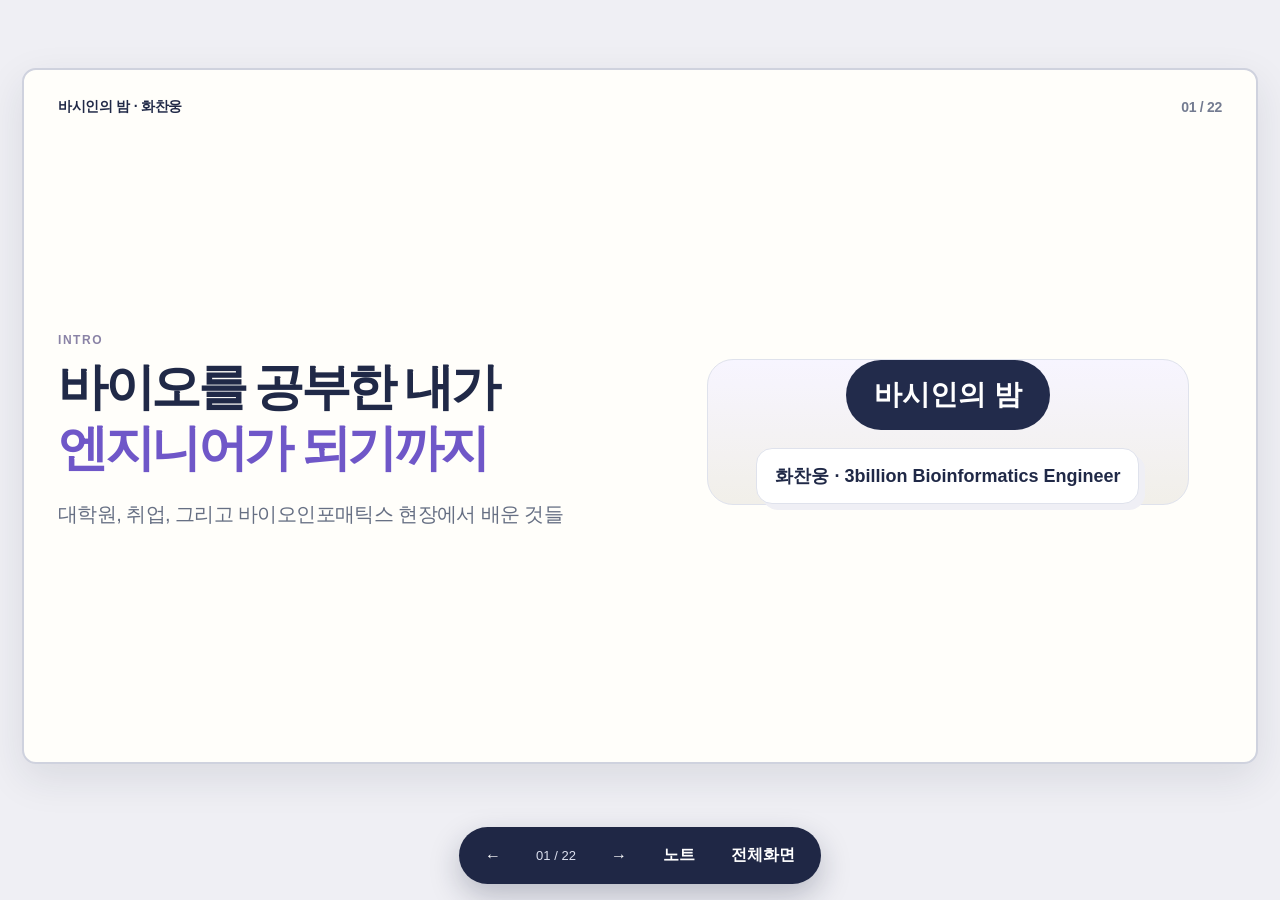
==== talk-preview/index.html @ ef8a5dae "Publish latest verified 22-slide alumni talk in Pages root and docs" ====
<!doctype html>
<html lang="ko">
<head>
<meta charset="utf-8">
<meta name="viewport" content="width=device-width,initial-scale=1">
<title>바이오를 공부한 내가 엔지니어가 되기까지</title>
<meta name="description" content="바시인의 밤 진로 강연 웹 프레젠테이션 수정본">
<style>
:root{--bg:#efeff4;--paper:#fffefa;--ink:#202947;--muted:#666f83;--line:#dfe2ec;--accent:#7a63cf;--soft:#f5f3fd;--yellow:#fff0be}
*{box-sizing:border-box}
html,body{margin:0;padding:0;background:var(--bg);width:100%;height:100%;overflow:hidden;font-family:-apple-system,BlinkMacSystemFont,"Pretendard","Noto Sans KR","Apple SD Gothic Neo",sans-serif;color:var(--ink)}
button{font:inherit}
.deck{min-height:100dvh;display:grid;place-items:center;padding:18px 22px 86px}
.screen{position:relative;width:min(100%,calc((100dvh - 108px) * 1.777));max-height:calc(100dvh - 108px);aspect-ratio:16/9;background:var(--paper);border:2px solid #cfd2de;border-radius:14px;overflow:hidden;box-shadow:0 14px 40px rgba(25,35,61,.10)}
.screen:before{content:"";position:absolute;inset:0;background:radial-gradient(#dfdbd4 .55px,transparent .55px);background-size:24px 24px;opacity:.18;pointer-events:none}
.slide{position:absolute;inset:0;padding:28px 34px 32px;display:none;grid-template-rows:auto 1fr;gap:18px}
.slide.active{display:grid}
.head{display:flex;justify-content:space-between;align-items:center;font-size:14px;font-weight:800;letter-spacing:-.02em}
.count{font-variant-numeric:tabular-nums;color:#737b90}
.content{display:grid;grid-template-columns:1.08fr 1fr;gap:24px;align-items:center;min-height:0}
.slide.outline .content,.slide.research .content,.slide.cards3 .content,.slide.flow .content,.slide.steps .content{grid-template-columns:1fr}
.copy{min-width:0}
.kicker{margin:0 0 10px;font-size:12px;font-weight:800;letter-spacing:.13em;color:#8a83a6}
h1{margin:0;font-size:50px;line-height:1.22;letter-spacing:-.07em;font-weight:900;word-break:keep-all}
em{font-style:normal;color:#6f57c8}
.desc{margin:18px 0 0;color:var(--muted);font-size:20px;line-height:1.7;letter-spacing:-.03em;word-break:keep-all}
.visual{min-width:0;min-height:0;display:flex;align-items:center;justify-content:center;position:relative}
.hero-visual{width:88%;height:88%;border-radius:26px;background:linear-gradient(180deg,#f7f5ff,#f1efe9);border:1px solid var(--line);display:flex;flex-direction:column;align-items:center;justify-content:center;gap:18px}
.big-badge{padding:16px 28px;border-radius:999px;background:#222b4b;color:#fff;font-size:28px;font-weight:900}
.mini-card{padding:15px 18px;border-radius:16px;background:#fff;border:1px solid var(--line);font-size:18px;font-weight:700;box-shadow:6px 6px 0 #efeff5}
.list-stack{display:grid;gap:14px;width:92%;margin:auto}.list-stack div{padding:16px 20px;border-radius:16px;background:var(--soft);border:1px solid #e2dff1;font-size:24px;font-weight:800;letter-spacing:-.04em}.list-stack b{display:inline-grid;place-items:center;width:32px;height:32px;background:#222b4b;color:#fff;border-radius:50%;font-size:13px;margin-right:12px}
.grid4v{display:grid;grid-template-columns:1fr 1fr;gap:14px;width:100%}.grid4v div{min-height:126px;border-radius:22px;background:var(--soft);border:1px solid #e0ddf0;display:flex;flex-direction:column;align-items:center;justify-content:center;gap:10px;font-size:38px;text-align:center;padding:8px}.grid4v span{font-size:18px;font-weight:800;color:#2a3253}
.process-col{display:flex;flex-direction:column;gap:10px;width:76%;align-items:center}.process-col>div{width:100%;text-align:center;padding:14px 18px;border-radius:18px;background:var(--soft);border:1px solid #dfdbea;font-size:20px;font-weight:800}.process-col .arrow{background:transparent;border:0;padding:0;font-size:26px;color:#8c87a3}.process-col .gold{background:var(--yellow);border-color:#ebd99a}
.check-card{display:grid;gap:12px;width:88%}.check-card div{padding:15px 18px;border-radius:15px;border:1px solid var(--line);background:#fafbff;font-size:21px;font-weight:760}
.terminal{width:94%;background:#1f253a;color:#edf0fd;border-radius:18px;padding:22px 26px;font:18px/1.75 ui-monospace,Menlo,monospace;box-shadow:8px 8px 0 #eaeaf1}.dots{color:#f7c77f;letter-spacing:8px;margin-bottom:14px}.green{color:#86dcb7}.err{color:#efafba;margin:10px 0}.dim{color:#99a2b7}
.meter{width:100%;padding:24px;border-radius:22px;background:#faf9ff;border:1px solid #e0dced}.meter-title{font-size:22px;font-weight:900;margin-bottom:18px}.meter-bar{display:flex;height:84px;border-radius:16px;overflow:hidden}.meter-bar span{display:flex;align-items:center;justify-content:center;font-size:16px;font-weight:900;color:#273150;text-align:center;padding:0 8px}.quote{margin-top:14px;padding:12px 16px;border-radius:14px;background:var(--yellow);font-size:18px;font-weight:800}
.paper-card{width:62%;padding:28px;border-radius:20px;background:#fafbff;border:1px solid var(--line);box-shadow:8px 8px 0 #eff0f5;display:flex;flex-direction:column;gap:12px}.paper-card small{font-weight:900;color:#6c7594}.paper-card strong{font-size:30px;line-height:1.28;letter-spacing:-.04em}.paper-card span{font-size:18px;color:var(--muted);line-height:1.6}.tag-column{width:32%;display:grid;gap:12px}.tag-column div{padding:18px;border-radius:16px;background:#fff7eb;border:1px solid #ecd9bc;font-size:20px;font-weight:800;text-align:center}
.gain-grid{display:grid;grid-template-columns:1fr 1fr 1fr;gap:16px;width:100%}.gain-grid div{padding:22px;border-radius:18px;background:var(--soft);border:1px solid #e1ddee;display:flex;flex-direction:column;align-items:center;justify-content:center;gap:12px;font-size:40px}.gain-grid span{font-size:19px;font-weight:900;color:#25304f;text-align:center}
.career-track{display:grid;grid-template-columns:1fr 1fr 1fr;gap:14px;width:100%}.career-track div{min-height:180px;padding:18px;border-radius:18px;background:var(--soft);border:1px solid #e0dcef;display:flex;flex-direction:column;justify-content:center;align-items:center;gap:12px;text-align:center}.timeline b{display:grid;place-items:center;width:42px;height:42px;background:#222b4b;color:#fff;border-radius:50%;font-size:15px}.timeline span{font-size:20px;font-weight:900;line-height:1.4}
.company-card{width:76%;padding:30px;border-radius:24px;background:#f7f6fc;border:1px solid var(--line);text-align:center;box-shadow:8px 8px 0 #efeff5}.logo-text{font-size:64px;font-weight:900;letter-spacing:-.06em}.small-muted{margin-top:10px;font-size:18px;color:var(--muted)}
.prep-wrap{width:100%;display:grid;grid-template-columns:.8fr 1fr 1fr;gap:14px}.clock,.prep-card{min-height:160px;border-radius:18px;padding:20px;display:flex;flex-direction:column;justify-content:center;align-items:center;text-align:center}.clock{background:var(--yellow);border:1px solid #ecd79c;font-size:54px;font-weight:900;color:#8b6823}.prep-card{background:#f5f4fc;border:1px solid #dfdced;font-size:24px;font-weight:850}.prep-card small{margin-top:8px;color:var(--muted);font-size:16px}
.code-box{padding:26px 34px;border-radius:16px;background:#232d49;color:#fff;font:34px ui-monospace,Menlo,monospace;box-shadow:7px 8px 0 #ececf4}.code-box span{color:#ffcf74}.caption-chip{position:absolute;bottom:12%;padding:11px 16px;border-radius:999px;background:#fff6d3;border:1px solid #ecd8a0;font-weight:850;color:#765c1f}
.image-wrap{width:84%;display:flex;justify-content:center}.image-wrap img{max-width:100%;height:auto;border-radius:12px}
.thought-card{width:86%;display:grid;gap:12px}.thought-card div{padding:16px 18px;border-radius:16px;background:#f7f7fd;border:1px solid var(--line);font-size:24px;font-weight:820}
.mail-card{width:78%;padding:22px;border-radius:20px;background:#fff;border:1px solid var(--line);box-shadow:10px 12px 0 #eff1f7;transform:rotate(-2deg)}
.mail-top{padding-bottom:12px;border-bottom:1px solid #ececf1;color:#7c8093;font-weight:800;font-size:15px}.mail-big{font-size:40px;line-height:1.35;font-weight:900;color:#226e5b;padding:18px 0 14px}.mail-small{font-size:13px;color:#9aa0ad}
.job-grid{display:grid;grid-template-columns:1fr 1fr 1fr;gap:18px;width:100%}.job-grid div{padding:24px 14px;border-radius:20px;background:#f5f4fc;border:1px solid #dfddea;display:flex;flex-direction:column;align-items:center;justify-content:center;gap:12px;font-size:42px;text-align:center}.job-grid b{font-size:22px;letter-spacing:-.04em;color:#222a4b}.job-grid span{font-size:16px;color:#767d8e}
.pill-wrap{width:100%;padding:18px;border-radius:22px;background:#faf9ff;border:1px solid #e0dceb;display:flex;flex-wrap:wrap;gap:10px;justify-content:center;align-items:center}.pill-wrap span{padding:10px 14px;border-radius:999px;background:#fff;border:1px solid #d8d9e6;font-size:18px;font-weight:800}.down{width:100%;text-align:center;font-size:32px;color:#8c84a6;font-weight:900}.class-box{padding:18px 26px;border-radius:16px;background:#eee9fb;font-size:28px;font-weight:900;letter-spacing:-.04em}
.again-wrap{display:flex;align-items:center;justify-content:center;gap:18px;width:100%}.again-box{width:210px;height:180px;border-radius:20px;background:#f4f4fb;border:1px solid #dcddea;display:flex;flex-direction:column;align-items:center;justify-content:center;gap:8px;font-size:36px;font-weight:900;text-align:center}.again-box small{font-size:18px;font-weight:700;color:#777f90}.again-box.active{background:#eef8ec;border-color:#c7e0ca}.loop{font-size:54px;color:#8a82a4;font-weight:900}
.flow-wrap{display:flex;align-items:stretch;justify-content:center;gap:10px;width:100%}.flow-wrap>div{flex:1;min-height:165px;border-radius:18px;background:#f6f5fc;border:1px solid #ddddea;padding:14px;display:flex;flex-direction:column;align-items:center;justify-content:center;gap:10px;text-align:center}.flow-wrap b{font-size:28px;letter-spacing:-.05em}.flow-wrap span{font-size:18px;font-weight:800;line-height:1.35;word-break:keep-all}.flow-wrap i{font-style:normal;font-size:32px;color:#8b84a4;display:flex;align-items:center}
.steps-wrap{display:grid;gap:12px;width:100%}.steps-wrap div{padding:17px 18px;border-radius:14px;background:#f7f7fc;border:1px solid #dfe1ec;font-size:23px;font-weight:820}.steps-wrap b{display:inline-grid;place-items:center;width:32px;height:32px;border-radius:50%;background:#232d49;color:#fff;font-size:12px;margin-right:12px}
.advice-list{display:grid;gap:13px;width:100%}.advice-list div{padding:18px 20px;border-radius:17px;background:#f5f1ff;border:1px solid #dfd8f0;font-size:24px;font-weight:820;line-height:1.45;word-break:keep-all}
.closing-card{width:78%;display:grid;gap:12px}.closing-card div{padding:14px 18px;border-radius:16px;background:#f5f4fc;border:1px solid #e0ddeb;font-size:24px;font-weight:820;text-align:center}.closing-card .strong{background:#fff2c9;border-color:#ecd99d}.footer-line{position:absolute;bottom:4%;left:0;right:0;text-align:center;font-size:23px;font-weight:900;color:#7c7597}
.controls{position:fixed;left:50%;transform:translateX(-50%);bottom:16px;display:flex;align-items:center;gap:8px;background:#1f2745;color:#fff;border-radius:999px;padding:8px 12px;box-shadow:0 12px 30px rgba(24,33,58,.25)}
.controls button{border:0;background:transparent;color:#fff;border-radius:999px;padding:10px 14px;font-weight:800;cursor:pointer}.controls button:hover{background:rgba(255,255,255,.12)}.counter{min-width:66px;text-align:center;font-size:13px;color:#dce0ef}
.notes{position:fixed;right:18px;bottom:84px;z-index:20;width:min(460px,calc(100vw - 36px));max-height:65vh;overflow:auto;background:#202844;color:#fff;padding:24px;border-radius:18px;box-shadow:0 18px 60px rgba(10,14,30,.4);display:none}.notes.open{display:block}.notes h3{margin:0 0 10px;font-size:17px}.notes p{margin:0;white-space:pre-line;font-size:15px;line-height:1.8;color:#eef0f8}.note-hint{margin-top:10px;color:#aeb4c7;font-size:12px}
@media (max-width:900px){.screen{width:100%;max-height:calc(100dvh - 104px);border-radius:8px}.slide{padding:18px 18px 20px}.head{font-size:11px}.content{gap:16px}.kicker{font-size:10px}h1{font-size:29px}.desc{font-size:13px}.list-stack div,.prep-card,.thought-card div,.advice-list div,.steps-wrap div{font-size:16px}.paper-card strong{font-size:18px}.paper-card span,.quote,.small-muted,.job-grid span,.again-box small,.mail-small{font-size:11px}.flow-wrap b{font-size:18px}.flow-wrap span{font-size:12px}.grid4v div,.job-grid div{font-size:26px;min-height:85px}.grid4v span,.job-grid b{font-size:13px}.job-grid{gap:10px}.mail-big{font-size:22px}.code-box{font-size:20px}.company-card{padding:18px}.logo-text{font-size:38px}.clock{font-size:34px}.meter-bar{height:48px}.caption-chip{font-size:11px}.footer-line{font-size:15px}.timeline div,.again-box,.prep-card,.clock{min-height:100px;height:auto}.notes p{font-size:13px}}

/* Hotfix: never render inactive slides, even if an internal class has a display rule. */
.screen > .slide:not(.active){display:none!important;visibility:hidden!important;pointer-events:none!important}
.screen > .slide.active{display:grid!important;visibility:visible!important}
.flow-wrap > div{min-width:0;overflow-wrap:normal;word-break:keep-all;line-break:strict}
.flow-wrap span{word-break:keep-all;line-height:1.4}
.flow-wrap b{white-space:nowrap}
.footer-line{display:block;text-align:center;position:absolute;bottom:3.4%;left:4%;right:4%;max-width:92%;padding:0 10px}
@media(max-width:1150px){h1{font-size:clamp(25px,3.4vw,50px)}.desc{font-size:clamp(12px,1.38vw,20px)}.flow-wrap>div{padding:12px 8px}.flow-wrap b{font-size:clamp(16px,1.8vw,28px)}.flow-wrap span{font-size:clamp(11px,1.18vw,18px)}}
@media(max-height:650px){.slide{padding:16px 22px 20px;gap:8px}.head{font-size:11px}.content{gap:12px}h1{font-size:clamp(24px,3.1vw,42px)}.desc{font-size:clamp(10px,1.15vw,16px);margin-top:9px}}

.slide.debug-scene{background:var(--paper);font-family:inherit;color:var(--ink);box-shadow:none}
.slide.outline .list-stack{gap:9px}
.slide.outline .list-stack div{padding:11px 17px;font-size:clamp(14px,1.5vw,21px)}
@media(max-height:750px){.slide.outline .list-stack{gap:6px}.slide.outline .list-stack div{padding:8px 12px;font-size:clamp(13px,1.4vw,18px)}.slide.outline .list-stack b{width:25px;height:25px}}
.slide.closing .visual{position:static}
.slide.closing .footer-line{position:absolute;bottom:5%;left:5%;right:5%;width:90%;margin:0;text-align:center;font-size:clamp(17px,1.7vw,26px);font-weight:900;line-height:1.3}
</style>
</head>
<body>
<div class="deck">
  <main class="screen" id="screen"></main>
</div>
<div class="controls">
  <button id="prev">←</button>
  <div class="counter" id="counter">01 / 22</div>
  <button id="next">→</button>
  <button id="notesBtn">노트</button>
  <button id="fullBtn">전체화면</button>
</div>
<aside class="notes" id="notes"><h3 id="noteTitle">01 · 발표자 노트</h3><p id="noteText"></p><div class="note-hint">N 키로 열고 닫을 수 있습니다.</div></aside>
<script>
const slides=[{"kicker":"INTRO","title":"바이오를 공부한 내가<br><em>엔지니어가 되기까지</em>","desc":"대학원, 취업, 그리고 바이오인포매틱스 현장에서 배운 것들","layout":"hero","visual":"<div class='hero-visual'><div class='big-badge'>바시인의 밤</div><div class='mini-card'>화찬웅 · 3billion Bioinformatics Engineer</div></div>","notes":"오프닝. 오늘은 스펙 자랑보다 진로가 어떻게 바뀌었는지, 대학원과 취업, 현업에서 무엇을 느꼈는지 이야기한다고 소개."},{"kicker":"OVERVIEW","title":"오늘은 이런 이야기를<br>하려고 합니다.","desc":"대학원 → 취업 준비 → 현직 경험 → 후배들에게 하고 싶은 말","layout":"outline","visual":"<div class='list-stack'><div><b>01</b> 대학원에 간 이유</div><div><b>02</b> 대학원 생활과 연구</div><div><b>03</b> 취업 준비와 면접</div><div><b>04</b> 지금 하는 일</div><div><b>05</b> 돌아보며 얻은 것</div></div>","notes":"전체 흐름 소개. 앞부분은 개인 이야기, 뒷부분은 직무와 배운 점으로 구성된다고 말하기."},{"kicker":"WHY GRAD SCHOOL","title":"대학원에 간 이유는<br><em>생각보다 여러 가지였다.</em>","desc":"교수의 꿈 · 전문연구요원 · 유전학의 재미 · 코딩과 분석의 재미","layout":"grid4","visual":"<div class='grid4v'><div>👨‍🏫<span>교수의 꿈</span></div><div>🪖<span>전문연구요원</span></div><div>🧬<span>유전학이 재밌었음</span></div><div>💻<span>코딩과 구글링이 재밌었음</span></div></div>","notes":"진학 이유는 하나가 아니었다고 말하기. 이상적인 이유와 현실적인 이유가 함께 있었다는 점이 오히려 진짜 진로 선택 같았다고 풀기."},{"kicker":"THE SPARK","title":"재밌었던 건<br><em>정답보다 과정이었다.</em>","desc":"질문이 생기면 찾아보고, 코드로 돌려보고, 결과가 나오는 과정이 좋았다.","layout":"process","visual":"<div class='process-col'><div>❓ 생물학적 질문</div><div class='arrow'>↓</div><div>🔎 자료 찾기 / 구글링</div><div class='arrow'>↓</div><div>💻 코드로 분석</div><div class='arrow'>↓</div><div class='gold'>✨ 결과 확인</div></div>","notes":"생물통계학과 관련 수업을 들으면서 직접 찾고 분석하는 과정이 즐거웠다고 말하기. 내가 뭘 좋아하는지 처음 선명하게 느낀 순간."},{"kicker":"GRAD SCHOOL REALITY","title":"그런데 대학원 생활은<br><em>생각보다 쉽지 않았다.</em>","desc":"연구 주제도 스스로 찾아야 하고, 수업과 연구도 같이 가야 했다.","layout":"twocol","visual":"<div class='check-card'><div>✓ 스스로 연구 주제 찾기</div><div>✓ 연구 + 수업 + 일정 관리</div><div>✓ 생각보다 큰 자율성</div><div>✓ 생각보다 더 큰 책임</div></div>","notes":"학부와 가장 달랐던 점은 정답이 주어지지 않는다는 점. 자율성이 자유롭기만 한 건 아니었다고 설명."},{"kicker":"DEBUGGING DAYS","title":"버그 하나에<br><em>반나절이 날아갔다.</em>","desc":"그때는 지금처럼 ChatGPT가 없어서, 검색하고 고치고 다시 돌리는 시간이 길었다.","layout":"debug-scene","visual":"<div class='terminal'><div class='dots'>● ● ●</div><div><span class='green'># 13:00</span> python analysis.py</div><div class='err'>Traceback (most recent call last)...</div><div class='dim'># 19:00 결국 비슷한 에러와 재회</div></div>","notes":"당시 디버깅의 고됨을 웃기게 푸는 장면. 반나절이 훅 가는 경험, 구글링과 문서 읽기가 큰 비중이었다는 점."},{"kicker":"CONSISTENCY","title":"더 어려웠던 건<br><em>꾸준히 하는 일이었다.</em>","desc":"연구도 해야 하고, 수업도 들어야 하고, 놀고도 싶었다.","layout":"bar","visual":"<div class='meter'><div class='meter-title'>내 하루의 관심 분배</div><div class='meter-bar'><span style='width:38%;background:#a9b7e5'>연구</span><span style='width:24%;background:#f3c882'>수업</span><span style='width:18%;background:#d2c4ec'>생활</span><span style='width:20%;background:#a8d5c6'>쉬고 싶음</span></div><div class='quote'>“가장 어려웠던 건 매일 꾸준히 하는 힘이었다.”</div></div>","notes":"기술적으로 어려운 것 못지않게 꾸준함이 어려웠다고 강조. 청중에게 공감 포인트가 큼."},{"kicker":"RESEARCH","title":"대학원에서는 이런 연구를<br><em>경험했다.</em>","desc":"single-cell 데이터를 활용한 암 연구 · 데이터 분석 · 논문과 발표 경험","layout":"research","visual":"<div class='paper-card'><small>GRADUATE RESEARCH</small><strong>single-cell 데이터를 활용한 암 연구</strong><span>데이터 분석과 해석, 결과 정리, 발표까지 경험</span></div><div class='tag-column'><div>📄 논문 경험</div><div>🎤 발표 / 포스터</div><div>🧪 분석과 해석</div></div>","notes":"구체 제목을 박지 않고 실제 경험의 성격을 일반화해서 말하기. 연구 주제 그 자체보다, 데이터를 다루고 결과를 정리한 경험이 이후 경력에 중요했다는 방향."},{"kicker":"TURNING POINT","title":"그리고 어느 순간,<br><em>길을 바꾸게 됐다.</em>","desc":"개인적인 어려움을 겪으며 박사과정을 중단했고, 잠시 쉬면서 다음 길을 고민했다.","layout":"pivot-scene","visual":"<div class='career-track'><div><b>01</b><span>박사과정 중단</span></div><div><b>02</b><span>잠시 쉬어가기</span></div><div><b>03</b><span>다음 진로 탐색</span></div></div>","notes":"사생활을 과하게 설명하지 말고, 지속 가능성의 문제였다고 담백하게 말하기. 잠시 멈추는 것도 선택일 수 있었다는 점."},{"kicker":"JOB SEARCH","title":"그러다 전공을 살릴 수 있는<br><em>회사를 찾기 시작했다.</em>","desc":"석사 전문연구요원을 알아보던 중, 희귀질환 진단 기업 쓰리빌리언에 지원하게 됐다.","layout":"company","visual":"<div class='company-card'><div class='logo-text'>3billion</div><div class='small-muted'>희귀질환 진단 · 유전체 데이터</div></div>","notes":"왜 이 회사였는지: 전공을 살릴 수 있고, 대학원 시절부터 알고 있던 분야였다는 점 설명."},{"kicker":"CODING TEST","title":"문제는,<br><em>코딩 테스트가 있다는 거였다.</em>","desc":"2주 동안 거의 벼락치기로 알고리즘을 공부했다.","layout":"prep","visual":"<div class='prep-wrap'><div class='clock'>D-14</div><div class='prep-card'>자료구조 / 알고리즘<br><small>매일 몰아서 공부</small></div><div class='prep-card'>문제 풀이 / 실전 감각<br><small>이때 진짜 긴장 많이 함</small></div></div>","notes":"2주 벼락치기 에피소드. 너무 잘 포장하지 말고 진짜 촉박했다고 솔직하게 말하면 재미있음."},{"kicker":"INTERVIEW 1","title":"직무 면접에서는<br><em>파일 여는 법도 순간적으로 안 떠올랐다.</em>","desc":"아는 것도 긴장하면 안 나온다는 걸 제대로 느꼈다.","layout":"codefail","visual":"<div class='code-box'>with open(<span>???</span>)</div><div class='caption-chip'>코드가 머릿속에서 증발</div>","notes":"기술적인 실수 자체보다 긴장감이 핵심. 면접장 공기를 살려서 이야기하기."},{"kicker":"INTERVIEW 2","title":"그리고 면접이 계속될수록<br><em>머리가 새하얘졌다.</em>","desc":"답변도 제대로 했는지 기억이 잘 나지 않았다.","layout":"image","visual":"<div class='image-wrap'><img src='[data-uri]' alt='면접 중 머리가 새하얘진 순간 일러스트'></div>","notes":"대표님과 리더분들이 들어온 면접에서 더 긴장했고, 머리가 새하얘져서 뭘 말했는지 기억이 안 났다고 설명."},{"kicker":"INTERVIEW 3","title":"면접이 끝나고는<br><em>떨어진 줄 알았다.</em>","desc":"넥타이를 풀어헤치고, 거의 망했다고 생각하며 집에 돌아갔다.","layout":"thought","visual":"<div class='thought-card'><div>👔 넥타이 풀고</div><div>🚶 터덜터덜 귀가</div><div>😵 ‘아 이번엔 진짜 망했다…’</div></div>","notes":"귀가 장면의 감정선. 약간 웃기게, 약간 처절하게 이야기하면 좋음."},{"kicker":"FINAL RESULT","title":"그런데 며칠 뒤,<br><em>합격 메일이 왔다.</em>","desc":"정말 안 될 줄 알았는데, 최종 합격 메일을 받고 엄청 기뻤다.","layout":"mail","visual":"<div class='mail-card'><div class='mail-top'>채용 결과 안내</div><div class='mail-big'>최종 합격을<br>축하드립니다! 🎉</div><div class='mail-small'>실제 메일이 아니라 발표용 재구성입니다.</div></div>","notes":"면접이 전부가 아니었다는 느낌으로 마무리. 감정 반전 포인트."},{"kicker":"MY WORK","title":"지금은 이런 일을<br><em>하고 있다.</em>","desc":"희귀질환 진단을 위한 데이터와 해석 시스템을 만드는 일.","layout":"cards3","visual":"<div class='job-grid'><div>🧬<b>유전체 변이 해석</b><span>ACMG 근거</span></div><div>⚙️<b>재분석 파이프라인</b><span>자동화 / 운영</span></div><div>📊<b>데이터 엔지니어링</b><span>검증 / 성능 / 품질</span></div></div>","notes":"회사 소개보다 내가 실제로 하는 일에 초점을 둔다고 말하기."},{"kicker":"WORK CASE 1","title":"하나는,<br><em>유전체 변이를 해석하는 일.</em>","desc":"데이터를 모으는 것보다, 근거를 정확히 연결하고 검증하는 게 중요하다.","layout":"evidence","visual":"<div class='pill-wrap'><span>Population AF</span><span>ClinVar</span><span>Transcript</span><span>Family data</span><div class='down'>↓</div><div class='class-box'>P / LP · VUS · LB / B</div></div>","notes":"ACMG 규칙이나 여러 출처 데이터를 연결해 해석 정확도를 높이는 일을 간단히 설명."},{"kicker":"WORK CASE 2","title":"또 하나는,<br><em>대규모 재분석을 자동화하는 일.</em>","desc":"새로운 데이터와 근거가 쌓이면, 어제 놓친 변이를 오늘 다시 볼 수 있다.","layout":"reanalysis","visual":"<div class='again-wrap'><div class='again-box'>어제<br><small>근거 부족</small></div><div class='loop'>⟲</div><div class='again-box active'>오늘<br><small>DB 갱신 / 새 근거</small></div></div>","notes":"희귀질환 진단은 한 번으로 끝나지 않아서 재분석이 중요하다는 점. 운영/자동화가 필요한 이유는 짧게만 언급."},{"kicker":"WORK CASE 3","title":"그리고,<br><em>대규모 유전체 데이터를 AI 학습에 활용하려면?</em>","desc":"중요한 건 모델 이름보다, 학습 가능한 데이터를 어떻게 안정적으로 만들 것인가였다.","layout":"flow","visual":"<div class='flow-wrap'><div><b>수집</b><span>데이터 소스</span></div><i>→</i><div><b>표준화</b><span>스키마 / 특징</span></div><i>→</i><div><b>검증</b><span>품질 / 정합성</span></div><i>→</i><div><b>활용</b><span>학습 / 서빙</span></div></div>","notes":"3ASC 이름은 직접 쓰지 않고, 대규모 유전체 데이터를 학습 가능한 형태로 만드는 설계 문제를 설명. 모델 자체보다 데이터 설계와 검증이 더 크게 느껴졌다고 풀기."},{"kicker":"KEY TAKEAWAY","title":"현업에서 느끼는 핵심은,<br><em>코딩보다 설계가 먼저라는 것.</em>","desc":"무슨 문제가 있는지 정의하고, 어떻게 풀지 설계하고, 구현하고, 검증해야 한다.","layout":"steps","visual":"<div class='steps-wrap'><div><b>01</b> 문제 이해</div><div><b>02</b> 해결 구조 설계</div><div><b>03</b> 구현</div><div><b>04</b> 검증 / 운영</div></div>","notes":"코딩을 무시하는 말이 아니라, 코딩은 기본기이고 그 위에 문제 정의와 설계가 더 중요하다는 점을 강조."},{"kicker":"FOR JUNIORS","title":"후배들에게는<br><em>이런 말을 하고 싶다.</em>","desc":"흥미를 직접 확인해 보고, 완벽한 계획이 없어도 괜찮다고 말해주고 싶다.","layout":"advice","visual":"<div class='advice-list'><div>좋아하는 걸 직접 해보기</div><div>계획이 바뀌어도 너무 겁먹지 않기</div><div>작더라도 끝까지 해보는 경험 만들기</div></div>","notes":"교훈을 과하게 무겁게 하지 말고, 실제로 돌아보니 이랬다는 톤으로."},{"kicker":"CLOSING","title":"진로는 처음 생각한 대로만<br><em>흘러가지 않더라.</em>","desc":"교수가 되고 싶어 시작했지만, 지금은 다른 방식으로 바이오와 데이터를 다루고 있다.","layout":"closing","visual":"<div class='closing-card'><div>대학원 경험도</div><div>취업 준비도</div><div>지금의 일도</div><div class='strong'>결국 다 이어졌다.</div></div><div class='footer-line'>여러분만의 방향을 찾길 바랍니다.</div>","notes":"마지막 정리. 계획이 바뀌어도 그 과정은 남는다는 점, 각자만의 방향을 찾길 바란다는 말로 마무리."}];
const notes=["오프닝. 오늘은 스펙 자랑보다 진로가 어떻게 바뀌었는지, 대학원과 취업, 현업에서 무엇을 느꼈는지 이야기한다고 소개.","전체 흐름 소개. 앞부분은 개인 이야기, 뒷부분은 직무와 배운 점으로 구성된다고 말하기.","진학 이유는 하나가 아니었다고 말하기. 이상적인 이유와 현실적인 이유가 함께 있었다는 점이 오히려 진짜 진로 선택 같았다고 풀기.","생물통계학과 관련 수업을 들으면서 직접 찾고 분석하는 과정이 즐거웠다고 말하기. 내가 뭘 좋아하는지 처음 선명하게 느낀 순간.","학부와 가장 달랐던 점은 정답이 주어지지 않는다는 점. 자율성이 자유롭기만 한 건 아니었다고 설명.","당시 디버깅의 고됨을 웃기게 푸는 장면. 반나절이 훅 가는 경험, 구글링과 문서 읽기가 큰 비중이었다는 점.","기술적으로 어려운 것 못지않게 꾸준함이 어려웠다고 강조. 청중에게 공감 포인트가 큼.","구체 제목을 박지 않고 실제 경험의 성격을 일반화해서 말하기. 연구 주제 그 자체보다, 데이터를 다루고 결과를 정리한 경험이 이후 경력에 중요했다는 방향.","사생활을 과하게 설명하지 말고, 지속 가능성의 문제였다고 담백하게 말하기. 잠시 멈추는 것도 선택일 수 있었다는 점.","왜 이 회사였는지: 전공을 살릴 수 있고, 대학원 시절부터 알고 있던 분야였다는 점 설명.","2주 벼락치기 에피소드. 너무 잘 포장하지 말고 진짜 촉박했다고 솔직하게 말하면 재미있음.","기술적인 실수 자체보다 긴장감이 핵심. 면접장 공기를 살려서 이야기하기.","대표님과 리더분들이 들어온 면접에서 더 긴장했고, 머리가 새하얘져서 뭘 말했는지 기억이 안 났다고 설명.","귀가 장면의 감정선. 약간 웃기게, 약간 처절하게 이야기하면 좋음.","면접이 전부가 아니었다는 느낌으로 마무리. 감정 반전 포인트.","회사 소개보다 내가 실제로 하는 일에 초점을 둔다고 말하기.","ACMG 규칙이나 여러 출처 데이터를 연결해 해석 정확도를 높이는 일을 간단히 설명.","희귀질환 진단은 한 번으로 끝나지 않아서 재분석이 중요하다는 점. 운영/자동화가 필요한 이유는 짧게만 언급.","3ASC 이름은 직접 쓰지 않고, 대규모 유전체 데이터를 학습 가능한 형태로 만드는 설계 문제를 설명. 모델 자체보다 데이터 설계와 검증이 더 크게 느껴졌다고 풀기.","코딩을 무시하는 말이 아니라, 코딩은 기본기이고 그 위에 문제 정의와 설계가 더 중요하다는 점을 강조.","교훈을 과하게 무겁게 하지 말고, 실제로 돌아보니 이랬다는 톤으로.","마지막 정리. 계획이 바뀌어도 그 과정은 남는다는 점, 각자만의 방향을 찾길 바란다는 말로 마무리."];const screen=document.getElementById('screen');
let page=0;
function sectionHTML(s,i){
  return `<section class="slide ${s.layout} ${i===0?'active':''}" aria-hidden="${i===0?'false':'true'}"><header class="head"><span class="brand">바시인의 밤 · 화찬웅</span><span class="count">${String(i+1).padStart(2,'0')} / ${String(slides.length).padStart(2,'0')}</span></header><div class="content"><div class="copy"><p class="kicker">${s.kicker}</p><h1>${s.title}</h1><p class="desc">${s.desc}</p></div><div class="visual">${s.visual}</div></div></section>`;
}
screen.innerHTML=slides.map(sectionHTML).join('');
const slideEls=Array.from(document.querySelectorAll('.slide'));
function paint(){
  slideEls.forEach((el,i)=>{el.classList.toggle('active',i===page);el.setAttribute('aria-hidden',i===page?'false':'true')});
  document.getElementById('counter').textContent=`${String(page+1).padStart(2,'0')} / ${String(slides.length).padStart(2,'0')}`;
  document.getElementById('noteTitle').textContent=`${String(page+1).padStart(2,'0')} · 발표자 노트`;
  document.getElementById('noteText').textContent=notes[page];
}
function next(){ if(page<slides.length-1){page++;paint()} }
function prev(){ if(page>0){page--;paint()} }
document.getElementById('next').onclick=next;
document.getElementById('prev').onclick=prev;
document.getElementById('notesBtn').onclick=()=>document.getElementById('notes').classList.toggle('open');
document.getElementById('fullBtn').onclick=()=>{ if(document.fullscreenElement) document.exitFullscreen(); else document.documentElement.requestFullscreen().catch(()=>{}); };
document.addEventListener('keydown',e=>{ if(['ArrowRight',' ','PageDown'].includes(e.key)){e.preventDefault();next();} else if(['ArrowLeft','PageUp'].includes(e.key)){e.preventDefault();prev();} else if(e.key.toLowerCase()==='n'){document.getElementById('notes').classList.toggle('open')} else if(e.key.toLowerCase()==='f'){document.getElementById('fullBtn').click()} });
let sx=null;screen.addEventListener('touchstart',e=>{sx=e.touches[0].clientX;},{passive:true});screen.addEventListener('touchend',e=>{if(sx==null)return;const d=e.changedTouches[0].clientX-sx;if(d<-60)next();if(d>60)prev();sx=null;},{passive:true});
paint();
</script>
</body>
</html>
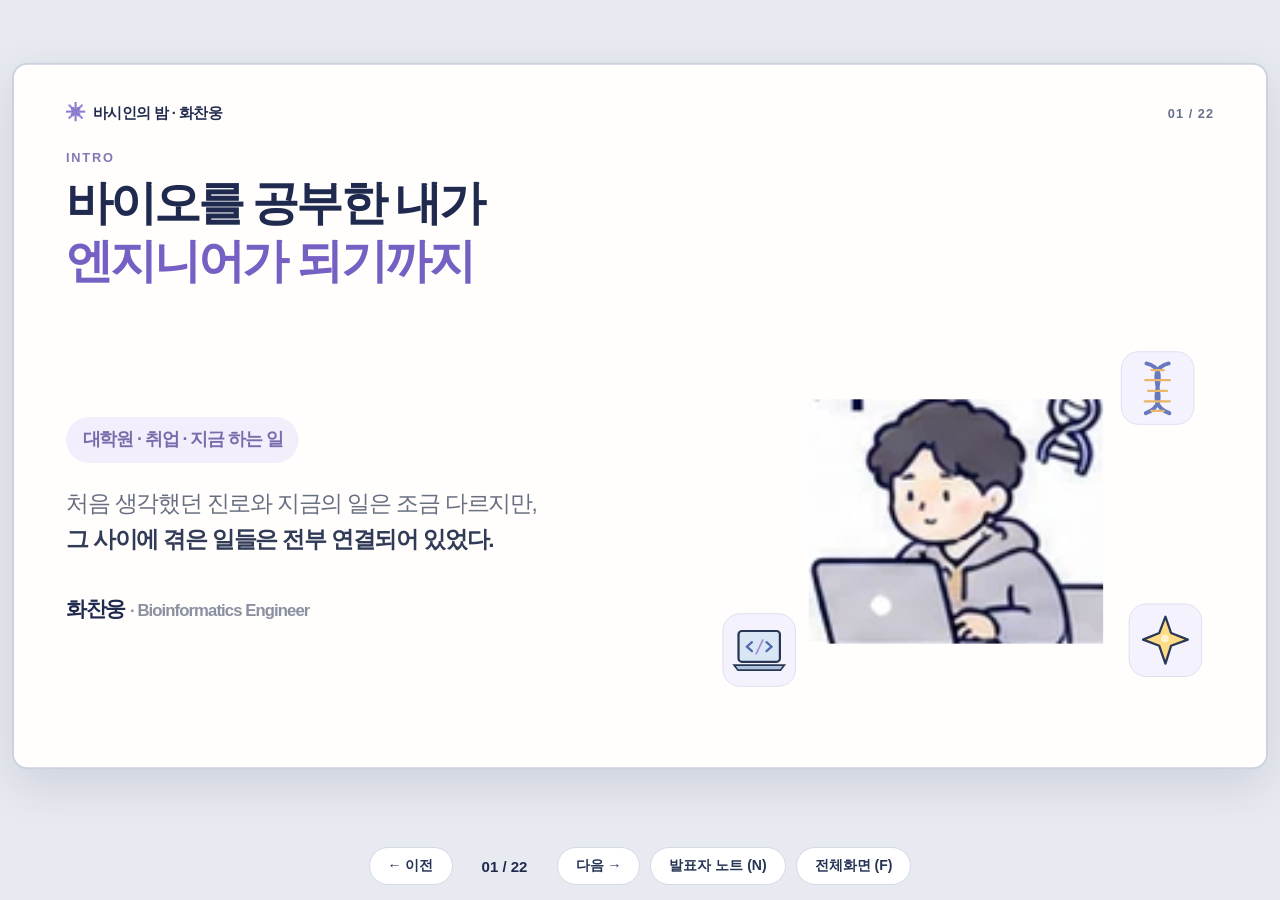
==== commit df457571: "Redesign 22-slide alumni talk with multiple illustrations and refined card layouts" ====
--- a/talk-preview/index.html
+++ b/talk-preview/index.html
@@ -1,115 +1,75 @@
-<!doctype html>
-<html lang="ko">
-<head>
-<meta charset="utf-8">
-<meta name="viewport" content="width=device-width,initial-scale=1">
-<title>바이오를 공부한 내가 엔지니어가 되기까지</title>
-<meta name="description" content="바시인의 밤 진로 강연 웹 프레젠테이션 수정본">
-<style>
-:root{--bg:#efeff4;--paper:#fffefa;--ink:#202947;--muted:#666f83;--line:#dfe2ec;--accent:#7a63cf;--soft:#f5f3fd;--yellow:#fff0be}
-*{box-sizing:border-box}
-html,body{margin:0;padding:0;background:var(--bg);width:100%;height:100%;overflow:hidden;font-family:-apple-system,BlinkMacSystemFont,"Pretendard","Noto Sans KR","Apple SD Gothic Neo",sans-serif;color:var(--ink)}
-button{font:inherit}
-.deck{min-height:100dvh;display:grid;place-items:center;padding:18px 22px 86px}
-.screen{position:relative;width:min(100%,calc((100dvh - 108px) * 1.777));max-height:calc(100dvh - 108px);aspect-ratio:16/9;background:var(--paper);border:2px solid #cfd2de;border-radius:14px;overflow:hidden;box-shadow:0 14px 40px rgba(25,35,61,.10)}
-.screen:before{content:"";position:absolute;inset:0;background:radial-gradient(#dfdbd4 .55px,transparent .55px);background-size:24px 24px;opacity:.18;pointer-events:none}
-.slide{position:absolute;inset:0;padding:28px 34px 32px;display:none;grid-template-rows:auto 1fr;gap:18px}
-.slide.active{display:grid}
-.head{display:flex;justify-content:space-between;align-items:center;font-size:14px;font-weight:800;letter-spacing:-.02em}
-.count{font-variant-numeric:tabular-nums;color:#737b90}
-.content{display:grid;grid-template-columns:1.08fr 1fr;gap:24px;align-items:center;min-height:0}
-.slide.outline .content,.slide.research .content,.slide.cards3 .content,.slide.flow .content,.slide.steps .content{grid-template-columns:1fr}
-.copy{min-width:0}
-.kicker{margin:0 0 10px;font-size:12px;font-weight:800;letter-spacing:.13em;color:#8a83a6}
-h1{margin:0;font-size:50px;line-height:1.22;letter-spacing:-.07em;font-weight:900;word-break:keep-all}
-em{font-style:normal;color:#6f57c8}
-.desc{margin:18px 0 0;color:var(--muted);font-size:20px;line-height:1.7;letter-spacing:-.03em;word-break:keep-all}
-.visual{min-width:0;min-height:0;display:flex;align-items:center;justify-content:center;position:relative}
-.hero-visual{width:88%;height:88%;border-radius:26px;background:linear-gradient(180deg,#f7f5ff,#f1efe9);border:1px solid var(--line);display:flex;flex-direction:column;align-items:center;justify-content:center;gap:18px}
-.big-badge{padding:16px 28px;border-radius:999px;background:#222b4b;color:#fff;font-size:28px;font-weight:900}
-.mini-card{padding:15px 18px;border-radius:16px;background:#fff;border:1px solid var(--line);font-size:18px;font-weight:700;box-shadow:6px 6px 0 #efeff5}
-.list-stack{display:grid;gap:14px;width:92%;margin:auto}.list-stack div{padding:16px 20px;border-radius:16px;background:var(--soft);border:1px solid #e2dff1;font-size:24px;font-weight:800;letter-spacing:-.04em}.list-stack b{display:inline-grid;place-items:center;width:32px;height:32px;background:#222b4b;color:#fff;border-radius:50%;font-size:13px;margin-right:12px}
-.grid4v{display:grid;grid-template-columns:1fr 1fr;gap:14px;width:100%}.grid4v div{min-height:126px;border-radius:22px;background:var(--soft);border:1px solid #e0ddf0;display:flex;flex-direction:column;align-items:center;justify-content:center;gap:10px;font-size:38px;text-align:center;padding:8px}.grid4v span{font-size:18px;font-weight:800;color:#2a3253}
-.process-col{display:flex;flex-direction:column;gap:10px;width:76%;align-items:center}.process-col>div{width:100%;text-align:center;padding:14px 18px;border-radius:18px;background:var(--soft);border:1px solid #dfdbea;font-size:20px;font-weight:800}.process-col .arrow{background:transparent;border:0;padding:0;font-size:26px;color:#8c87a3}.process-col .gold{background:var(--yellow);border-color:#ebd99a}
-.check-card{display:grid;gap:12px;width:88%}.check-card div{padding:15px 18px;border-radius:15px;border:1px solid var(--line);background:#fafbff;font-size:21px;font-weight:760}
-.terminal{width:94%;background:#1f253a;color:#edf0fd;border-radius:18px;padding:22px 26px;font:18px/1.75 ui-monospace,Menlo,monospace;box-shadow:8px 8px 0 #eaeaf1}.dots{color:#f7c77f;letter-spacing:8px;margin-bottom:14px}.green{color:#86dcb7}.err{color:#efafba;margin:10px 0}.dim{color:#99a2b7}
-.meter{width:100%;padding:24px;border-radius:22px;background:#faf9ff;border:1px solid #e0dced}.meter-title{font-size:22px;font-weight:900;margin-bottom:18px}.meter-bar{display:flex;height:84px;border-radius:16px;overflow:hidden}.meter-bar span{display:flex;align-items:center;justify-content:center;font-size:16px;font-weight:900;color:#273150;text-align:center;padding:0 8px}.quote{margin-top:14px;padding:12px 16px;border-radius:14px;background:var(--yellow);font-size:18px;font-weight:800}
-.paper-card{width:62%;padding:28px;border-radius:20px;background:#fafbff;border:1px solid var(--line);box-shadow:8px 8px 0 #eff0f5;display:flex;flex-direction:column;gap:12px}.paper-card small{font-weight:900;color:#6c7594}.paper-card strong{font-size:30px;line-height:1.28;letter-spacing:-.04em}.paper-card span{font-size:18px;color:var(--muted);line-height:1.6}.tag-column{width:32%;display:grid;gap:12px}.tag-column div{padding:18px;border-radius:16px;background:#fff7eb;border:1px solid #ecd9bc;font-size:20px;font-weight:800;text-align:center}
-.gain-grid{display:grid;grid-template-columns:1fr 1fr 1fr;gap:16px;width:100%}.gain-grid div{padding:22px;border-radius:18px;background:var(--soft);border:1px solid #e1ddee;display:flex;flex-direction:column;align-items:center;justify-content:center;gap:12px;font-size:40px}.gain-grid span{font-size:19px;font-weight:900;color:#25304f;text-align:center}
-.career-track{display:grid;grid-template-columns:1fr 1fr 1fr;gap:14px;width:100%}.career-track div{min-height:180px;padding:18px;border-radius:18px;background:var(--soft);border:1px solid #e0dcef;display:flex;flex-direction:column;justify-content:center;align-items:center;gap:12px;text-align:center}.timeline b{display:grid;place-items:center;width:42px;height:42px;background:#222b4b;color:#fff;border-radius:50%;font-size:15px}.timeline span{font-size:20px;font-weight:900;line-height:1.4}
-.company-card{width:76%;padding:30px;border-radius:24px;background:#f7f6fc;border:1px solid var(--line);text-align:center;box-shadow:8px 8px 0 #efeff5}.logo-text{font-size:64px;font-weight:900;letter-spacing:-.06em}.small-muted{margin-top:10px;font-size:18px;color:var(--muted)}
-.prep-wrap{width:100%;display:grid;grid-template-columns:.8fr 1fr 1fr;gap:14px}.clock,.prep-card{min-height:160px;border-radius:18px;padding:20px;display:flex;flex-direction:column;justify-content:center;align-items:center;text-align:center}.clock{background:var(--yellow);border:1px solid #ecd79c;font-size:54px;font-weight:900;color:#8b6823}.prep-card{background:#f5f4fc;border:1px solid #dfdced;font-size:24px;font-weight:850}.prep-card small{margin-top:8px;color:var(--muted);font-size:16px}
-.code-box{padding:26px 34px;border-radius:16px;background:#232d49;color:#fff;font:34px ui-monospace,Menlo,monospace;box-shadow:7px 8px 0 #ececf4}.code-box span{color:#ffcf74}.caption-chip{position:absolute;bottom:12%;padding:11px 16px;border-radius:999px;background:#fff6d3;border:1px solid #ecd8a0;font-weight:850;color:#765c1f}
-.image-wrap{width:84%;display:flex;justify-content:center}.image-wrap img{max-width:100%;height:auto;border-radius:12px}
-.thought-card{width:86%;display:grid;gap:12px}.thought-card div{padding:16px 18px;border-radius:16px;background:#f7f7fd;border:1px solid var(--line);font-size:24px;font-weight:820}
-.mail-card{width:78%;padding:22px;border-radius:20px;background:#fff;border:1px solid var(--line);box-shadow:10px 12px 0 #eff1f7;transform:rotate(-2deg)}
-.mail-top{padding-bottom:12px;border-bottom:1px solid #ececf1;color:#7c8093;font-weight:800;font-size:15px}.mail-big{font-size:40px;line-height:1.35;font-weight:900;color:#226e5b;padding:18px 0 14px}.mail-small{font-size:13px;color:#9aa0ad}
-.job-grid{display:grid;grid-template-columns:1fr 1fr 1fr;gap:18px;width:100%}.job-grid div{padding:24px 14px;border-radius:20px;background:#f5f4fc;border:1px solid #dfddea;display:flex;flex-direction:column;align-items:center;justify-content:center;gap:12px;font-size:42px;text-align:center}.job-grid b{font-size:22px;letter-spacing:-.04em;color:#222a4b}.job-grid span{font-size:16px;color:#767d8e}
-.pill-wrap{width:100%;padding:18px;border-radius:22px;background:#faf9ff;border:1px solid #e0dceb;display:flex;flex-wrap:wrap;gap:10px;justify-content:center;align-items:center}.pill-wrap span{padding:10px 14px;border-radius:999px;background:#fff;border:1px solid #d8d9e6;font-size:18px;font-weight:800}.down{width:100%;text-align:center;font-size:32px;color:#8c84a6;font-weight:900}.class-box{padding:18px 26px;border-radius:16px;background:#eee9fb;font-size:28px;font-weight:900;letter-spacing:-.04em}
-.again-wrap{display:flex;align-items:center;justify-content:center;gap:18px;width:100%}.again-box{width:210px;height:180px;border-radius:20px;background:#f4f4fb;border:1px solid #dcddea;display:flex;flex-direction:column;align-items:center;justify-content:center;gap:8px;font-size:36px;font-weight:900;text-align:center}.again-box small{font-size:18px;font-weight:700;color:#777f90}.again-box.active{background:#eef8ec;border-color:#c7e0ca}.loop{font-size:54px;color:#8a82a4;font-weight:900}
-.flow-wrap{display:flex;align-items:stretch;justify-content:center;gap:10px;width:100%}.flow-wrap>div{flex:1;min-height:165px;border-radius:18px;background:#f6f5fc;border:1px solid #ddddea;padding:14px;display:flex;flex-direction:column;align-items:center;justify-content:center;gap:10px;text-align:center}.flow-wrap b{font-size:28px;letter-spacing:-.05em}.flow-wrap span{font-size:18px;font-weight:800;line-height:1.35;word-break:keep-all}.flow-wrap i{font-style:normal;font-size:32px;color:#8b84a4;display:flex;align-items:center}
-.steps-wrap{display:grid;gap:12px;width:100%}.steps-wrap div{padding:17px 18px;border-radius:14px;background:#f7f7fc;border:1px solid #dfe1ec;font-size:23px;font-weight:820}.steps-wrap b{display:inline-grid;place-items:center;width:32px;height:32px;border-radius:50%;background:#232d49;color:#fff;font-size:12px;margin-right:12px}
-.advice-list{display:grid;gap:13px;width:100%}.advice-list div{padding:18px 20px;border-radius:17px;background:#f5f1ff;border:1px solid #dfd8f0;font-size:24px;font-weight:820;line-height:1.45;word-break:keep-all}
-.closing-card{width:78%;display:grid;gap:12px}.closing-card div{padding:14px 18px;border-radius:16px;background:#f5f4fc;border:1px solid #e0ddeb;font-size:24px;font-weight:820;text-align:center}.closing-card .strong{background:#fff2c9;border-color:#ecd99d}.footer-line{position:absolute;bottom:4%;left:0;right:0;text-align:center;font-size:23px;font-weight:900;color:#7c7597}
-.controls{position:fixed;left:50%;transform:translateX(-50%);bottom:16px;display:flex;align-items:center;gap:8px;background:#1f2745;color:#fff;border-radius:999px;padding:8px 12px;box-shadow:0 12px 30px rgba(24,33,58,.25)}
-.controls button{border:0;background:transparent;color:#fff;border-radius:999px;padding:10px 14px;font-weight:800;cursor:pointer}.controls button:hover{background:rgba(255,255,255,.12)}.counter{min-width:66px;text-align:center;font-size:13px;color:#dce0ef}
-.notes{position:fixed;right:18px;bottom:84px;z-index:20;width:min(460px,calc(100vw - 36px));max-height:65vh;overflow:auto;background:#202844;color:#fff;padding:24px;border-radius:18px;box-shadow:0 18px 60px rgba(10,14,30,.4);display:none}.notes.open{display:block}.notes h3{margin:0 0 10px;font-size:17px}.notes p{margin:0;white-space:pre-line;font-size:15px;line-height:1.8;color:#eef0f8}.note-hint{margin-top:10px;color:#aeb4c7;font-size:12px}
-@media (max-width:900px){.screen{width:100%;max-height:calc(100dvh - 104px);border-radius:8px}.slide{padding:18px 18px 20px}.head{font-size:11px}.content{gap:16px}.kicker{font-size:10px}h1{font-size:29px}.desc{font-size:13px}.list-stack div,.prep-card,.thought-card div,.advice-list div,.steps-wrap div{font-size:16px}.paper-card strong{font-size:18px}.paper-card span,.quote,.small-muted,.job-grid span,.again-box small,.mail-small{font-size:11px}.flow-wrap b{font-size:18px}.flow-wrap span{font-size:12px}.grid4v div,.job-grid div{font-size:26px;min-height:85px}.grid4v span,.job-grid b{font-size:13px}.job-grid{gap:10px}.mail-big{font-size:22px}.code-box{font-size:20px}.company-card{padding:18px}.logo-text{font-size:38px}.clock{font-size:34px}.meter-bar{height:48px}.caption-chip{font-size:11px}.footer-line{font-size:15px}.timeline div,.again-box,.prep-card,.clock{min-height:100px;height:auto}.notes p{font-size:13px}}
-
-/* Hotfix: never render inactive slides, even if an internal class has a display rule. */
-.screen > .slide:not(.active){display:none!important;visibility:hidden!important;pointer-events:none!important}
-.screen > .slide.active{display:grid!important;visibility:visible!important}
-.flow-wrap > div{min-width:0;overflow-wrap:normal;word-break:keep-all;line-break:strict}
-.flow-wrap span{word-break:keep-all;line-height:1.4}
-.flow-wrap b{white-space:nowrap}
-.footer-line{display:block;text-align:center;position:absolute;bottom:3.4%;left:4%;right:4%;max-width:92%;padding:0 10px}
-@media(max-width:1150px){h1{font-size:clamp(25px,3.4vw,50px)}.desc{font-size:clamp(12px,1.38vw,20px)}.flow-wrap>div{padding:12px 8px}.flow-wrap b{font-size:clamp(16px,1.8vw,28px)}.flow-wrap span{font-size:clamp(11px,1.18vw,18px)}}
-@media(max-height:650px){.slide{padding:16px 22px 20px;gap:8px}.head{font-size:11px}.content{gap:12px}h1{font-size:clamp(24px,3.1vw,42px)}.desc{font-size:clamp(10px,1.15vw,16px);margin-top:9px}}
-
-.slide.debug-scene{background:var(--paper);font-family:inherit;color:var(--ink);box-shadow:none}
-.slide.outline .list-stack{gap:9px}
-.slide.outline .list-stack div{padding:11px 17px;font-size:clamp(14px,1.5vw,21px)}
-@media(max-height:750px){.slide.outline .list-stack{gap:6px}.slide.outline .list-stack div{padding:8px 12px;font-size:clamp(13px,1.4vw,18px)}.slide.outline .list-stack b{width:25px;height:25px}}
-.slide.closing .visual{position:static}
-.slide.closing .footer-line{position:absolute;bottom:5%;left:5%;right:5%;width:90%;margin:0;text-align:center;font-size:clamp(17px,1.7vw,26px);font-weight:900;line-height:1.3}
-</style>
-</head>
-<body>
-<div class="deck">
-  <main class="screen" id="screen"></main>
-</div>
-<div class="controls">
-  <button id="prev">←</button>
-  <div class="counter" id="counter">01 / 22</div>
-  <button id="next">→</button>
-  <button id="notesBtn">노트</button>
-  <button id="fullBtn">전체화면</button>
-</div>
-<aside class="notes" id="notes"><h3 id="noteTitle">01 · 발표자 노트</h3><p id="noteText"></p><div class="note-hint">N 키로 열고 닫을 수 있습니다.</div></aside>
-<script>
-const slides=[{"kicker":"INTRO","title":"바이오를 공부한 내가<br><em>엔지니어가 되기까지</em>","desc":"대학원, 취업, 그리고 바이오인포매틱스 현장에서 배운 것들","layout":"hero","visual":"<div class='hero-visual'><div class='big-badge'>바시인의 밤</div><div class='mini-card'>화찬웅 · 3billion Bioinformatics Engineer</div></div>","notes":"오프닝. 오늘은 스펙 자랑보다 진로가 어떻게 바뀌었는지, 대학원과 취업, 현업에서 무엇을 느꼈는지 이야기한다고 소개."},{"kicker":"OVERVIEW","title":"오늘은 이런 이야기를<br>하려고 합니다.","desc":"대학원 → 취업 준비 → 현직 경험 → 후배들에게 하고 싶은 말","layout":"outline","visual":"<div class='list-stack'><div><b>01</b> 대학원에 간 이유</div><div><b>02</b> 대학원 생활과 연구</div><div><b>03</b> 취업 준비와 면접</div><div><b>04</b> 지금 하는 일</div><div><b>05</b> 돌아보며 얻은 것</div></div>","notes":"전체 흐름 소개. 앞부분은 개인 이야기, 뒷부분은 직무와 배운 점으로 구성된다고 말하기."},{"kicker":"WHY GRAD SCHOOL","title":"대학원에 간 이유는<br><em>생각보다 여러 가지였다.</em>","desc":"교수의 꿈 · 전문연구요원 · 유전학의 재미 · 코딩과 분석의 재미","layout":"grid4","visual":"<div class='grid4v'><div>👨‍🏫<span>교수의 꿈</span></div><div>🪖<span>전문연구요원</span></div><div>🧬<span>유전학이 재밌었음</span></div><div>💻<span>코딩과 구글링이 재밌었음</span></div></div>","notes":"진학 이유는 하나가 아니었다고 말하기. 이상적인 이유와 현실적인 이유가 함께 있었다는 점이 오히려 진짜 진로 선택 같았다고 풀기."},{"kicker":"THE SPARK","title":"재밌었던 건<br><em>정답보다 과정이었다.</em>","desc":"질문이 생기면 찾아보고, 코드로 돌려보고, 결과가 나오는 과정이 좋았다.","layout":"process","visual":"<div class='process-col'><div>❓ 생물학적 질문</div><div class='arrow'>↓</div><div>🔎 자료 찾기 / 구글링</div><div class='arrow'>↓</div><div>💻 코드로 분석</div><div class='arrow'>↓</div><div class='gold'>✨ 결과 확인</div></div>","notes":"생물통계학과 관련 수업을 들으면서 직접 찾고 분석하는 과정이 즐거웠다고 말하기. 내가 뭘 좋아하는지 처음 선명하게 느낀 순간."},{"kicker":"GRAD SCHOOL REALITY","title":"그런데 대학원 생활은<br><em>생각보다 쉽지 않았다.</em>","desc":"연구 주제도 스스로 찾아야 하고, 수업과 연구도 같이 가야 했다.","layout":"twocol","visual":"<div class='check-card'><div>✓ 스스로 연구 주제 찾기</div><div>✓ 연구 + 수업 + 일정 관리</div><div>✓ 생각보다 큰 자율성</div><div>✓ 생각보다 더 큰 책임</div></div>","notes":"학부와 가장 달랐던 점은 정답이 주어지지 않는다는 점. 자율성이 자유롭기만 한 건 아니었다고 설명."},{"kicker":"DEBUGGING DAYS","title":"버그 하나에<br><em>반나절이 날아갔다.</em>","desc":"그때는 지금처럼 ChatGPT가 없어서, 검색하고 고치고 다시 돌리는 시간이 길었다.","layout":"debug-scene","visual":"<div class='terminal'><div class='dots'>● ● ●</div><div><span class='green'># 13:00</span> python analysis.py</div><div class='err'>Traceback (most recent call last)...</div><div class='dim'># 19:00 결국 비슷한 에러와 재회</div></div>","notes":"당시 디버깅의 고됨을 웃기게 푸는 장면. 반나절이 훅 가는 경험, 구글링과 문서 읽기가 큰 비중이었다는 점."},{"kicker":"CONSISTENCY","title":"더 어려웠던 건<br><em>꾸준히 하는 일이었다.</em>","desc":"연구도 해야 하고, 수업도 들어야 하고, 놀고도 싶었다.","layout":"bar","visual":"<div class='meter'><div class='meter-title'>내 하루의 관심 분배</div><div class='meter-bar'><span style='width:38%;background:#a9b7e5'>연구</span><span style='width:24%;background:#f3c882'>수업</span><span style='width:18%;background:#d2c4ec'>생활</span><span style='width:20%;background:#a8d5c6'>쉬고 싶음</span></div><div class='quote'>“가장 어려웠던 건 매일 꾸준히 하는 힘이었다.”</div></div>","notes":"기술적으로 어려운 것 못지않게 꾸준함이 어려웠다고 강조. 청중에게 공감 포인트가 큼."},{"kicker":"RESEARCH","title":"대학원에서는 이런 연구를<br><em>경험했다.</em>","desc":"single-cell 데이터를 활용한 암 연구 · 데이터 분석 · 논문과 발표 경험","layout":"research","visual":"<div class='paper-card'><small>GRADUATE RESEARCH</small><strong>single-cell 데이터를 활용한 암 연구</strong><span>데이터 분석과 해석, 결과 정리, 발표까지 경험</span></div><div class='tag-column'><div>📄 논문 경험</div><div>🎤 발표 / 포스터</div><div>🧪 분석과 해석</div></div>","notes":"구체 제목을 박지 않고 실제 경험의 성격을 일반화해서 말하기. 연구 주제 그 자체보다, 데이터를 다루고 결과를 정리한 경험이 이후 경력에 중요했다는 방향."},{"kicker":"TURNING POINT","title":"그리고 어느 순간,<br><em>길을 바꾸게 됐다.</em>","desc":"개인적인 어려움을 겪으며 박사과정을 중단했고, 잠시 쉬면서 다음 길을 고민했다.","layout":"pivot-scene","visual":"<div class='career-track'><div><b>01</b><span>박사과정 중단</span></div><div><b>02</b><span>잠시 쉬어가기</span></div><div><b>03</b><span>다음 진로 탐색</span></div></div>","notes":"사생활을 과하게 설명하지 말고, 지속 가능성의 문제였다고 담백하게 말하기. 잠시 멈추는 것도 선택일 수 있었다는 점."},{"kicker":"JOB SEARCH","title":"그러다 전공을 살릴 수 있는<br><em>회사를 찾기 시작했다.</em>","desc":"석사 전문연구요원을 알아보던 중, 희귀질환 진단 기업 쓰리빌리언에 지원하게 됐다.","layout":"company","visual":"<div class='company-card'><div class='logo-text'>3billion</div><div class='small-muted'>희귀질환 진단 · 유전체 데이터</div></div>","notes":"왜 이 회사였는지: 전공을 살릴 수 있고, 대학원 시절부터 알고 있던 분야였다는 점 설명."},{"kicker":"CODING TEST","title":"문제는,<br><em>코딩 테스트가 있다는 거였다.</em>","desc":"2주 동안 거의 벼락치기로 알고리즘을 공부했다.","layout":"prep","visual":"<div class='prep-wrap'><div class='clock'>D-14</div><div class='prep-card'>자료구조 / 알고리즘<br><small>매일 몰아서 공부</small></div><div class='prep-card'>문제 풀이 / 실전 감각<br><small>이때 진짜 긴장 많이 함</small></div></div>","notes":"2주 벼락치기 에피소드. 너무 잘 포장하지 말고 진짜 촉박했다고 솔직하게 말하면 재미있음."},{"kicker":"INTERVIEW 1","title":"직무 면접에서는<br><em>파일 여는 법도 순간적으로 안 떠올랐다.</em>","desc":"아는 것도 긴장하면 안 나온다는 걸 제대로 느꼈다.","layout":"codefail","visual":"<div class='code-box'>with open(<span>???</span>)</div><div class='caption-chip'>코드가 머릿속에서 증발</div>","notes":"기술적인 실수 자체보다 긴장감이 핵심. 면접장 공기를 살려서 이야기하기."},{"kicker":"INTERVIEW 2","title":"그리고 면접이 계속될수록<br><em>머리가 새하얘졌다.</em>","desc":"답변도 제대로 했는지 기억이 잘 나지 않았다.","layout":"image","visual":"<div class='image-wrap'><img src='[data-uri]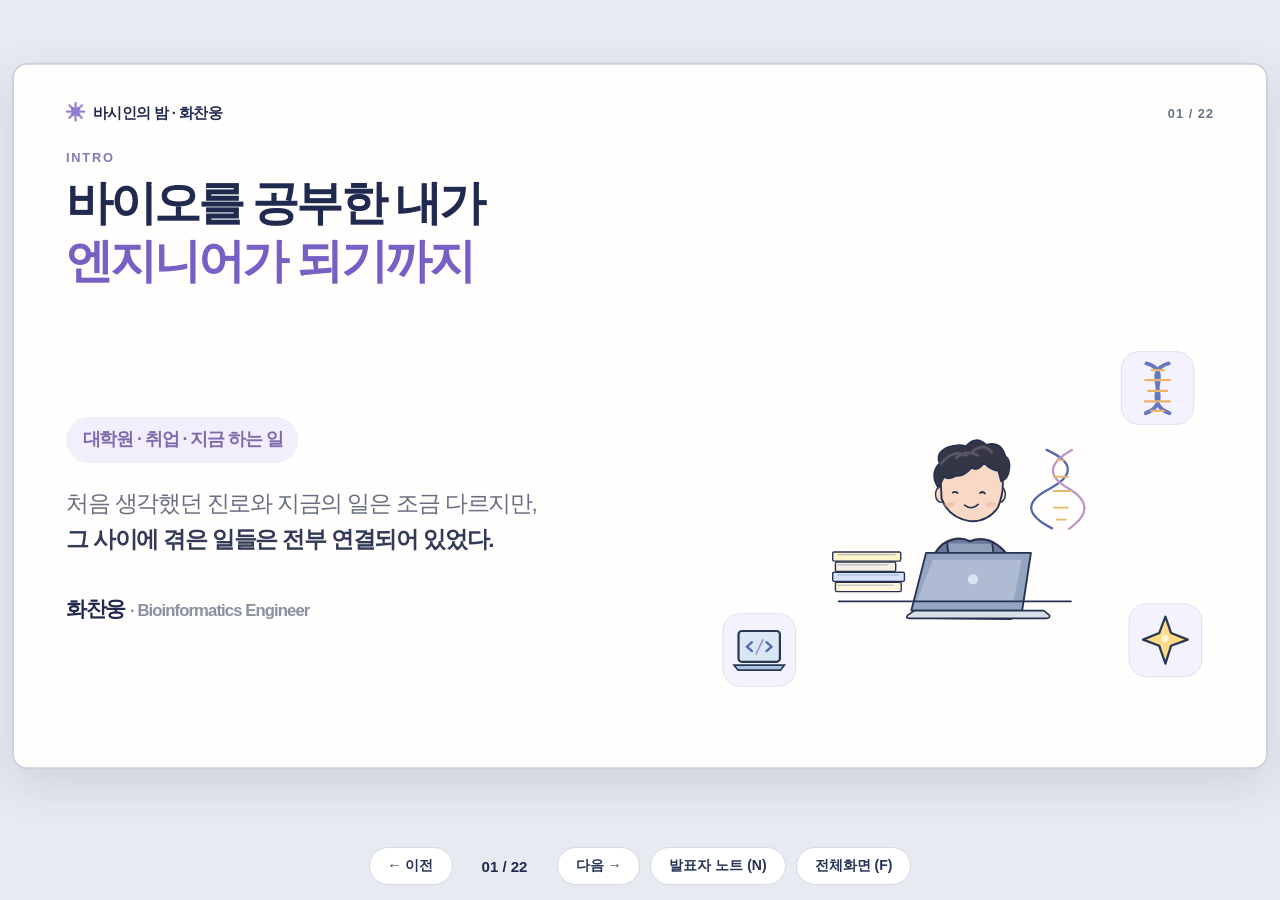
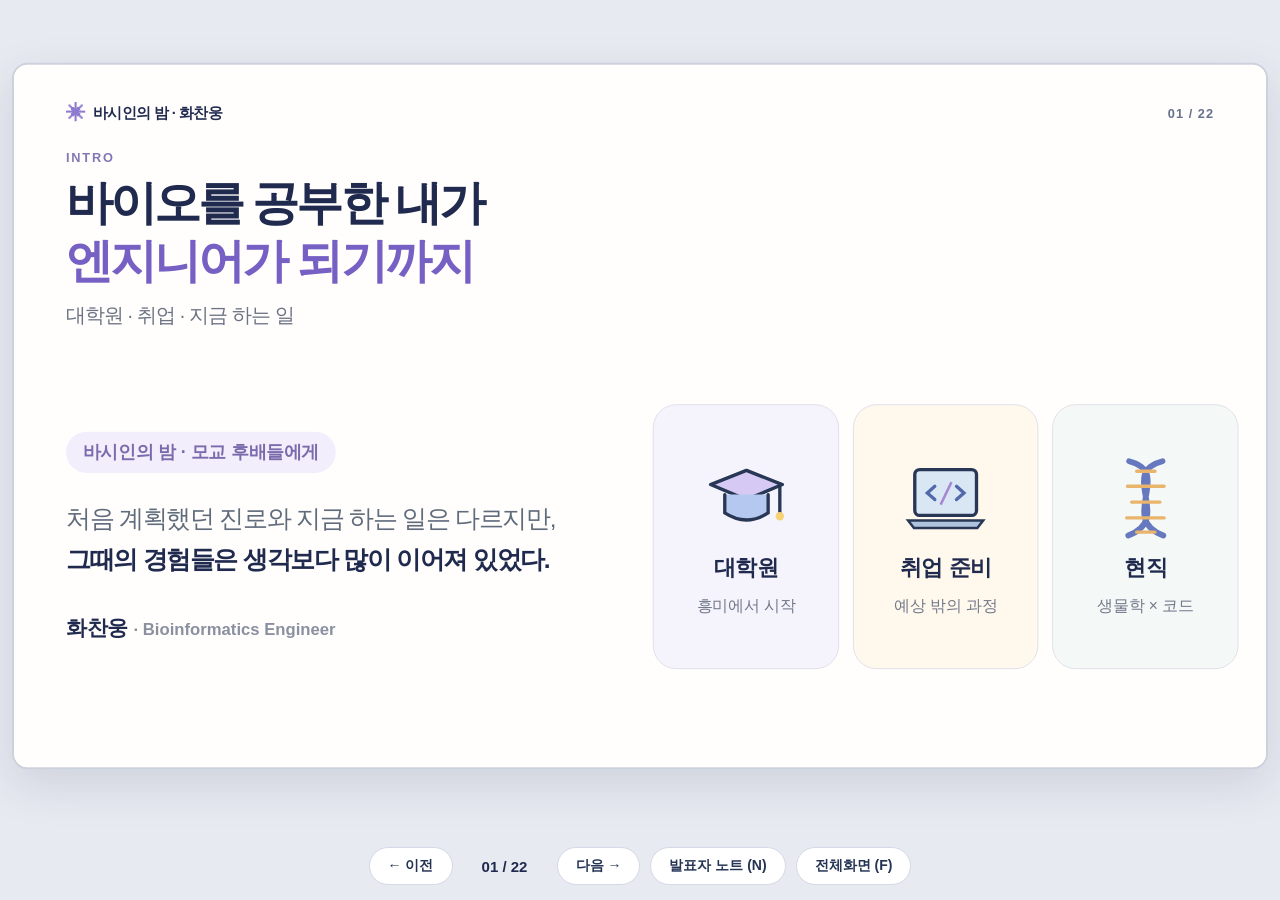
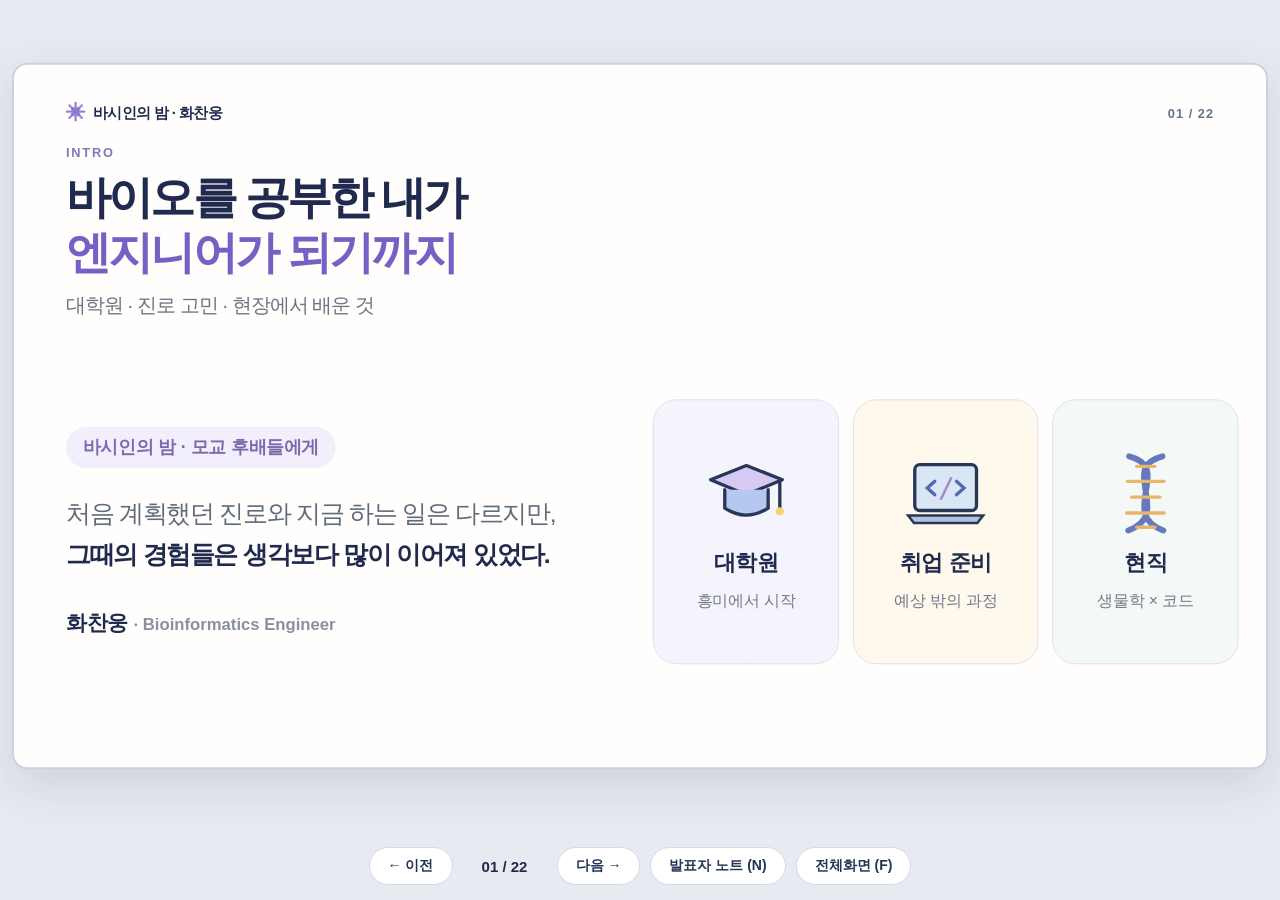
